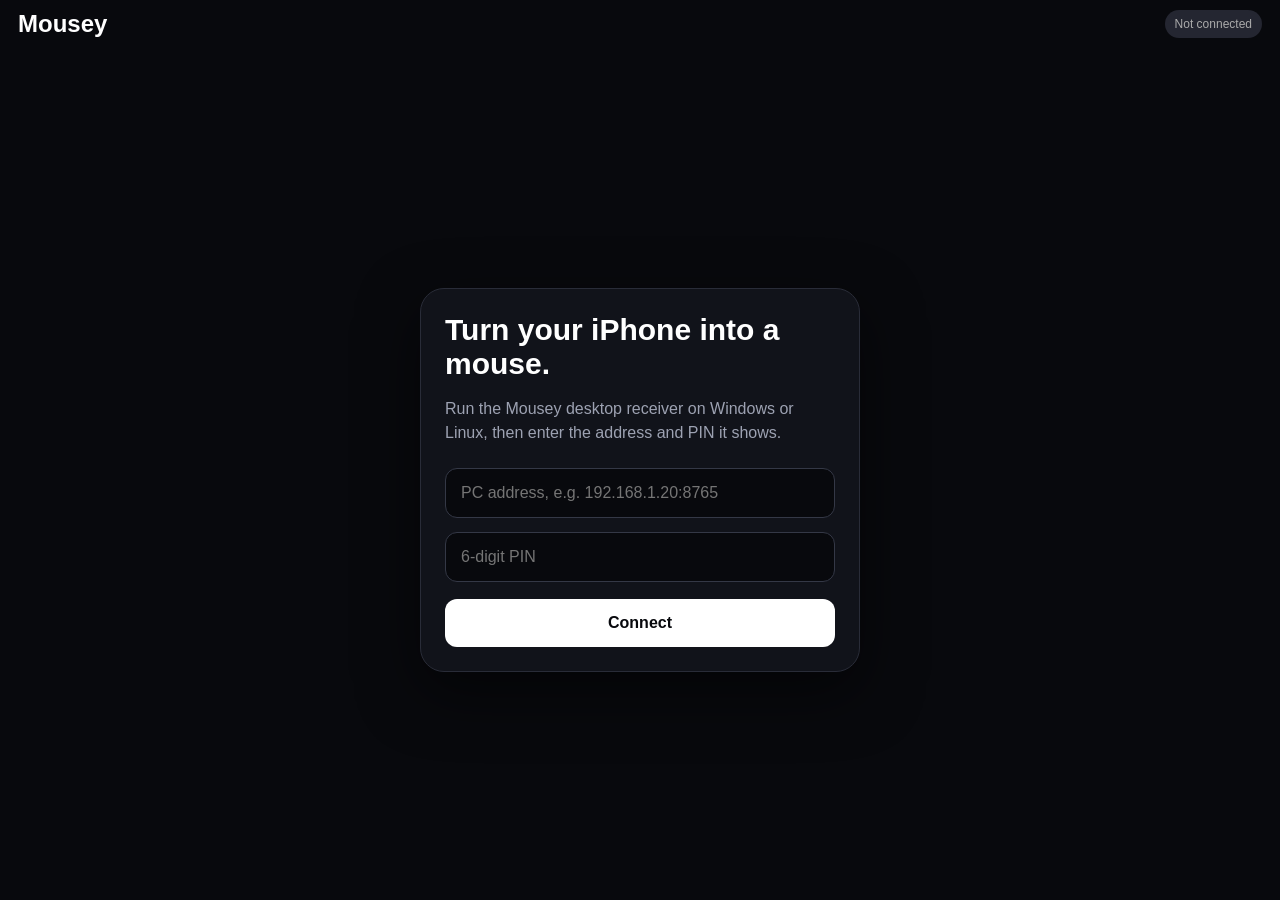
==== web/index.html @ 0d6088fa "Fix cursor control to use continuous tilt velocity" ====
<!doctype html>
<html lang="en">
<head>
<meta charset="utf-8"><meta name="viewport" content="width=device-width,initial-scale=1,viewport-fit=cover,user-scalable=no">
<meta name="apple-mobile-web-app-capable" content="yes"><meta name="theme-color" content="#08090d">
<title>Mousey</title>
<style>
*{box-sizing:border-box}html,body{margin:0;width:100%;height:100%;overflow:hidden;background:#08090d;color:#fff;font-family:-apple-system,BlinkMacSystemFont,"Segoe UI",sans-serif}body{touch-action:none}.app{height:100%;display:flex;flex-direction:column;padding:env(safe-area-inset-top) 14px env(safe-area-inset-bottom);gap:12px}.top{display:flex;align-items:center;justify-content:space-between;padding:10px 4px}.brand{font-size:24px;font-weight:800}.status{font-size:12px;padding:7px 10px;border-radius:999px;background:#242631;color:#aaa}.status.on{background:#12351f;color:#6ee79a}.setup{margin:auto;width:min(440px,100%);background:#11131a;border:1px solid #292c38;border-radius:24px;padding:24px;box-shadow:0 20px 60px #0008}.setup h1{margin:0 0 8px;font-size:30px}.setup p{color:#9da2b2;line-height:1.5}.setup input{width:100%;padding:15px;margin:7px 0;background:#08090d;color:white;border:1px solid #343846;border-radius:12px;font-size:16px}.setup button,.disconnect{width:100%;padding:15px;border:0;border-radius:12px;background:#fff;color:#08090d;font-weight:800;font-size:16px;margin-top:10px}.pad{flex:1;min-height:0;display:grid;grid-template-columns:1fr 1fr;gap:8px}.zone{border:1px solid #292c38;border-radius:24px;background:#101219;display:flex;align-items:center;justify-content:center;flex-direction:column;user-select:none;-webkit-user-select:none}.zone:active{background:#171a24}.zone strong{font-size:20px}.zone span{margin-top:8px;color:#858b9c;font-size:12px}.hint{text-align:center;color:#707687;font-size:11px;padding:2px}.settings{position:absolute;right:18px;bottom:18px;width:44px;height:44px;border-radius:50%;border:1px solid #303442;background:#171a22;color:#fff}.hidden{display:none!important}</style>
</head>
<body>
<div class="app">
<header class="top"><div class="brand">Mousey</div><div id="status" class="status">Not connected</div></header>
<section id="setup" class="setup"><h1>Turn your iPhone into a mouse.</h1><p>Run the Mousey desktop receiver on Windows or Linux, then enter the address and PIN it shows.</p><input id="host" placeholder="PC address, e.g. 192.168.1.20:8765" autocomplete="off"><input id="pin" inputmode="numeric" maxlength="6" placeholder="6-digit PIN" autocomplete="off"><button id="connect">Connect</button></section>
<main id="pad" class="pad hidden"><div class="zone" data-button="left"><strong>LEFT CLICK</strong><span>Tap · hold to drag</span></div><div class="zone" data-button="right"><strong>RIGHT CLICK</strong><span>Tap · hold to drag</span></div></main>
<div id="hint" class="hint hidden">Tilt your iPhone to move · tap Calibrate while holding it still</div>
<button id="calibrate" class="settings hidden" aria-label="Calibrate">⌖</button>
</div>
<script>
const $=s=>document.querySelector(s);let base='',pin='',drag=null;
const sensitivity=0.42;const maxSpeed=28;const deadzone=2.5;
let center={alpha:null,beta:null,gamma:null};let motionStarted=false;let pendingDx=0,pendingDy=0,lastFlush=0,flushTimer=null;
let targetVx=0,targetVy=0,currentVx=0,currentVy=0;
function endpoint(){return base.replace(/\/$/,'')+'/mouse'}
async function send(action,button,extra={}){if(!base)throw new Error('not connected');const r=await fetch(endpoint(),{method:'POST',headers:{'Content-Type':'application/json'},body:JSON.stringify({pin,action,button,...extra})});if(!r.ok)throw new Error('server '+r.status);return r}
function setStatus(t,on){const s=$('#status');s.textContent=t;s.classList.toggle('on',on)}
async function connect(){
  let h=$('#host').value.trim();if(!/^https?:\/\//i.test(h))h='https://'+h;base=h;pin=$('#pin').value.trim();
  if(!window.isSecureContext){setStatus('HTTPS required',false);return}
  try{
    await requestMotionPermission();
    setStatus('Checking PC...',true);
    await send('ping');
    $('#setup').classList.add('hidden');$('#pad').classList.remove('hidden');$('#hint').classList.remove('hidden');$('#calibrate').classList.remove('hidden');
    startMotionListeners();
  }catch(e){setStatus('Motion/connection failed: '+(e&&e.message?e.message:String(e)),false)}
}
async function requestMotionPermission(){
  if(!('DeviceMotionEvent' in window)&&!('DeviceOrientationEvent' in window))throw new Error('no motion API');
  if(typeof DeviceMotionEvent!=='undefined'&&typeof DeviceMotionEvent.requestPermission==='function'){
    const p=await DeviceMotionEvent.requestPermission();if(p!=='granted')throw new Error('permission '+p);return;
  }
  if(typeof DeviceOrientationEvent!=='undefined'&&typeof DeviceOrientationEvent.requestPermission==='function'){
    const p=await DeviceOrientationEvent.requestPermission();if(p!=='granted')throw new Error('permission '+p);
  }
}
function startMotionListeners(){
  if(motionStarted)return;motionStarted=true;
  if(typeof DeviceOrientationEvent!=='undefined')window.addEventListener('deviceorientation',onOrientation,true);
  flushTimer=setInterval(flushMove,33);
  setStatus('Tilt to move',true);
}
function onOrientation(e){
  if(e.beta==null||e.gamma==null)return;
  if(center.beta===null){center={alpha:e.alpha,beta:e.beta,gamma:e.gamma};return}
  const db=e.beta-center.beta;
  const dg=e.gamma-center.gamma;
  // Tilt controls continuous cursor velocity. Holding the phone tilted keeps moving;
  // returning it toward the calibration position slows it to a stop.
  const x=Math.abs(dg)<deadzone?0:dg-Math.sign(dg)*deadzone;
  const y=Math.abs(db)<deadzone?0:db-Math.sign(db)*deadzone;
  targetVx=Math.max(-maxSpeed,Math.min(maxSpeed,x*sensitivity));
  targetVy=Math.max(-maxSpeed,Math.min(maxSpeed,-y*sensitivity));
}
function flushMove(){
  // Smooth sensor noise locally, then integrate velocity into cursor movement.
  currentVx+=(targetVx-currentVx)*0.28;
  currentVy+=(targetVy-currentVy)*0.28;
  pendingDx+=currentVx;
  pendingDy+=currentVy;
  const dx=Math.trunc(pendingDx),dy=Math.trunc(pendingDy);
  pendingDx-=dx;pendingDy-=dy;
  if(!dx&&!dy)return;
  const now=performance.now();
  if(now-lastFlush<30)return;
  lastFlush=now;
  send('move',null,{dx,dy}).catch(()=>setStatus('Connection lost',false));
}
function calibrate(){center={alpha:null,beta:null,gamma:null};pendingDx=0;pendingDy=0;targetVx=targetVy=currentVx=currentVy=0;setStatus('Hold still...',true);setTimeout(()=>setStatus('Tilt to move',true),900)}
function pointerZone(el){let timer;el.addEventListener('pointerdown',e=>{e.preventDefault();el.setPointerCapture(e.pointerId);drag={id:e.pointerId,button:el.dataset.button,long:false};timer=setTimeout(()=>{if(drag){drag.long=true;send('down',drag.button).catch(()=>{})}},420)});el.addEventListener('pointerup',e=>{e.preventDefault();clearTimeout(timer);if(!drag)return;if(drag.long)send('up',drag.button).catch(()=>{});else send('click',drag.button).catch(()=>{});drag=null});el.addEventListener('pointercancel',()=>{clearTimeout(timer);if(drag?.long)send('up',drag.button).catch(()=>{});drag=null})}
document.querySelectorAll('.zone').forEach(pointerZone);
$('#connect').onclick=connect;$('#calibrate').onclick=calibrate;
</script>
</body></html>
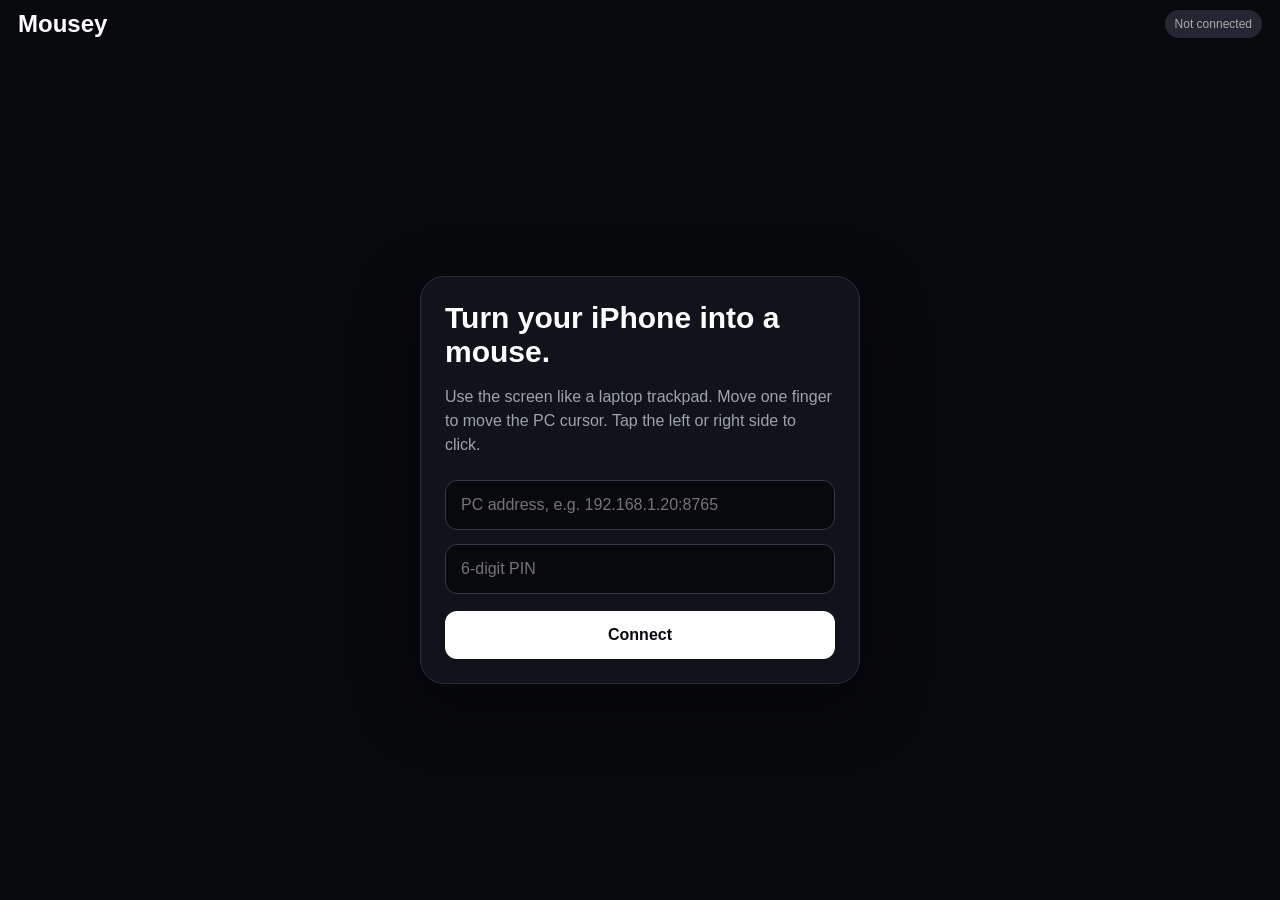
==== commit 3b8d3e9c: "Replace broken motion tracking with reliable touch trackpad" ====
--- a/web/index.html
+++ b/web/index.html
@@ -1,83 +1,24 @@
 <!doctype html>
 <html lang="en">
 <head>
-<meta charset="utf-8"><meta name="viewport" content="width=device-width,initial-scale=1,viewport-fit=cover,user-scalable=no">
-<meta name="apple-mobile-web-app-capable" content="yes"><meta name="theme-color" content="#08090d">
+<meta charset="utf-8"><meta name="viewport" content="width=device-width,initial-scale=1,viewport-fit=cover,user-scalable=no"><meta name="apple-mobile-web-app-capable" content="yes"><meta name="theme-color" content="#08090d">
 <title>Mousey</title>
-<style>
-*{box-sizing:border-box}html,body{margin:0;width:100%;height:100%;overflow:hidden;background:#08090d;color:#fff;font-family:-apple-system,BlinkMacSystemFont,"Segoe UI",sans-serif}body{touch-action:none}.app{height:100%;display:flex;flex-direction:column;padding:env(safe-area-inset-top) 14px env(safe-area-inset-bottom);gap:12px}.top{display:flex;align-items:center;justify-content:space-between;padding:10px 4px}.brand{font-size:24px;font-weight:800}.status{font-size:12px;padding:7px 10px;border-radius:999px;background:#242631;color:#aaa}.status.on{background:#12351f;color:#6ee79a}.setup{margin:auto;width:min(440px,100%);background:#11131a;border:1px solid #292c38;border-radius:24px;padding:24px;box-shadow:0 20px 60px #0008}.setup h1{margin:0 0 8px;font-size:30px}.setup p{color:#9da2b2;line-height:1.5}.setup input{width:100%;padding:15px;margin:7px 0;background:#08090d;color:white;border:1px solid #343846;border-radius:12px;font-size:16px}.setup button,.disconnect{width:100%;padding:15px;border:0;border-radius:12px;background:#fff;color:#08090d;font-weight:800;font-size:16px;margin-top:10px}.pad{flex:1;min-height:0;display:grid;grid-template-columns:1fr 1fr;gap:8px}.zone{border:1px solid #292c38;border-radius:24px;background:#101219;display:flex;align-items:center;justify-content:center;flex-direction:column;user-select:none;-webkit-user-select:none}.zone:active{background:#171a24}.zone strong{font-size:20px}.zone span{margin-top:8px;color:#858b9c;font-size:12px}.hint{text-align:center;color:#707687;font-size:11px;padding:2px}.settings{position:absolute;right:18px;bottom:18px;width:44px;height:44px;border-radius:50%;border:1px solid #303442;background:#171a22;color:#fff}.hidden{display:none!important}</style>
-</head>
-<body>
-<div class="app">
-<header class="top"><div class="brand">Mousey</div><div id="status" class="status">Not connected</div></header>
-<section id="setup" class="setup"><h1>Turn your iPhone into a mouse.</h1><p>Run the Mousey desktop receiver on Windows or Linux, then enter the address and PIN it shows.</p><input id="host" placeholder="PC address, e.g. 192.168.1.20:8765" autocomplete="off"><input id="pin" inputmode="numeric" maxlength="6" placeholder="6-digit PIN" autocomplete="off"><button id="connect">Connect</button></section>
-<main id="pad" class="pad hidden"><div class="zone" data-button="left"><strong>LEFT CLICK</strong><span>Tap · hold to drag</span></div><div class="zone" data-button="right"><strong>RIGHT CLICK</strong><span>Tap · hold to drag</span></div></main>
-<div id="hint" class="hint hidden">Tilt your iPhone to move · tap Calibrate while holding it still</div>
-<button id="calibrate" class="settings hidden" aria-label="Calibrate">⌖</button>
-</div>
+<style>*{box-sizing:border-box}html,body{margin:0;width:100%;height:100%;overflow:hidden;background:#08090d;color:#fff;font-family:-apple-system,BlinkMacSystemFont,"Segoe UI",sans-serif}body{touch-action:none}.app{height:100%;display:flex;flex-direction:column;padding:env(safe-area-inset-top) 14px env(safe-area-inset-bottom);gap:12px}.top{display:flex;align-items:center;justify-content:space-between;padding:10px 4px}.brand{font-size:24px;font-weight:800}.status{font-size:12px;padding:7px 10px;border-radius:999px;background:#242631;color:#aaa}.status.on{background:#12351f;color:#6ee79a}.setup{margin:auto;width:min(440px,100%);background:#11131a;border:1px solid #292c38;border-radius:24px;padding:24px;box-shadow:0 20px 60px #0008}.setup h1{margin:0 0 8px;font-size:30px}.setup p{color:#9da2b2;line-height:1.5}.setup input{width:100%;padding:15px;margin:7px 0;background:#08090d;color:white;border:1px solid #343846;border-radius:12px;font-size:16px}.setup button{width:100%;padding:15px;border:0;border-radius:12px;background:#fff;color:#08090d;font-weight:800;font-size:16px;margin-top:10px}.pad{position:relative;flex:1;min-height:0;border:1px solid #292c38;border-radius:24px;background:#101219;overflow:hidden;touch-action:none;user-select:none;-webkit-user-select:none}.pad:after{content:"";position:absolute;left:50%;top:0;bottom:0;width:1px;background:#292c38;opacity:.45;pointer-events:none}.zone{position:absolute;top:0;bottom:0;width:50%;display:flex;align-items:flex-end;justify-content:center;padding-bottom:26px;pointer-events:none}.zone.left{left:0}.zone.right{right:0}.zone strong{font-size:13px;opacity:.55}.hint{text-align:center;color:#707687;font-size:11px;padding:2px}.settings{position:absolute;right:18px;bottom:18px;width:44px;height:44px;border-radius:50%;border:1px solid #303442;background:#171a22;color:#fff;z-index:5}.hidden{display:none!important}</style>
+</head><body><div class="app"><header class="top"><div class="brand">Mousey</div><div id="status" class="status">Not connected</div></header>
+<section id="setup" class="setup"><h1>Turn your iPhone into a mouse.</h1><p>Use the screen like a laptop trackpad. Move one finger to move the PC cursor. Tap the left or right side to click.</p><input id="host" placeholder="PC address, e.g. 192.168.1.20:8765" autocomplete="off"><input id="pin" inputmode="numeric" maxlength="6" placeholder="6-digit PIN" autocomplete="off"><button id="connect">Connect</button></section>
+<main id="pad" class="pad hidden"><div class="zone left"><strong>LEFT CLICK</strong></div><div class="zone right"><strong>RIGHT CLICK</strong></div></main><div id="hint" class="hint hidden">One finger = move · two fingers = scroll · tap left/right to click · hold + move = drag</div><button id="calibrate" class="settings hidden" aria-label="Center cursor">⌖</button></div>
 <script>
-const $=s=>document.querySelector(s);let base='',pin='',drag=null;
-const sensitivity=0.42;const maxSpeed=28;const deadzone=2.5;
-let center={alpha:null,beta:null,gamma:null};let motionStarted=false;let pendingDx=0,pendingDy=0,lastFlush=0,flushTimer=null;
-let targetVx=0,targetVy=0,currentVx=0,currentVy=0;
-function endpoint(){return base.replace(/\/$/,'')+'/mouse'}
-async function send(action,button,extra={}){if(!base)throw new Error('not connected');const r=await fetch(endpoint(),{method:'POST',headers:{'Content-Type':'application/json'},body:JSON.stringify({pin,action,button,...extra})});if(!r.ok)throw new Error('server '+r.status);return r}
+const $=s=>document.querySelector(s);let base='',pin='',connected=false;let active=new Map();let moved=false;let startX=0,startY=0;let lastX=0,lastY=0;let pendingDx=0,pendingDy=0;let lastSend=0;let dragButton=null;let twoFinger=false;let lastTwoY=0;
+function normalizeHost(v){let h=v.trim();if(!h)throw Error('enter the PC address');if(!/^[a-z][a-z0-9+.-]*:\/\//i.test(h))h='https://'+h;let u;try{u=new URL(h)}catch(_){throw Error('invalid PC address')}if(u.protocol!=='http:'&&u.protocol!=='https:')throw Error('use http:// or https://');u.username='';u.password='';u.hash='';return u.origin+u.pathname.replace(/\/$/,'')}
+function endpoint(){return base+'/mouse'}async function send(action,button,extra={}){if(!base)return;const r=await fetch(endpoint(),{method:'POST',headers:{'Content-Type':'application/json'},body:JSON.stringify({pin,action,button,...extra})});if(!r.ok)throw Error('server '+r.status);return r}
 function setStatus(t,on){const s=$('#status');s.textContent=t;s.classList.toggle('on',on)}
-async function connect(){
-  let h=$('#host').value.trim();if(!/^https?:\/\//i.test(h))h='https://'+h;base=h;pin=$('#pin').value.trim();
-  if(!window.isSecureContext){setStatus('HTTPS required',false);return}
-  try{
-    await requestMotionPermission();
-    setStatus('Checking PC...',true);
-    await send('ping');
-    $('#setup').classList.add('hidden');$('#pad').classList.remove('hidden');$('#hint').classList.remove('hidden');$('#calibrate').classList.remove('hidden');
-    startMotionListeners();
-  }catch(e){setStatus('Motion/connection failed: '+(e&&e.message?e.message:String(e)),false)}
-}
-async function requestMotionPermission(){
-  if(!('DeviceMotionEvent' in window)&&!('DeviceOrientationEvent' in window))throw new Error('no motion API');
-  if(typeof DeviceMotionEvent!=='undefined'&&typeof DeviceMotionEvent.requestPermission==='function'){
-    const p=await DeviceMotionEvent.requestPermission();if(p!=='granted')throw new Error('permission '+p);return;
-  }
-  if(typeof DeviceOrientationEvent!=='undefined'&&typeof DeviceOrientationEvent.requestPermission==='function'){
-    const p=await DeviceOrientationEvent.requestPermission();if(p!=='granted')throw new Error('permission '+p);
-  }
-}
-function startMotionListeners(){
-  if(motionStarted)return;motionStarted=true;
-  if(typeof DeviceOrientationEvent!=='undefined')window.addEventListener('deviceorientation',onOrientation,true);
-  flushTimer=setInterval(flushMove,33);
-  setStatus('Tilt to move',true);
-}
-function onOrientation(e){
-  if(e.beta==null||e.gamma==null)return;
-  if(center.beta===null){center={alpha:e.alpha,beta:e.beta,gamma:e.gamma};return}
-  const db=e.beta-center.beta;
-  const dg=e.gamma-center.gamma;
-  // Tilt controls continuous cursor velocity. Holding the phone tilted keeps moving;
-  // returning it toward the calibration position slows it to a stop.
-  const x=Math.abs(dg)<deadzone?0:dg-Math.sign(dg)*deadzone;
-  const y=Math.abs(db)<deadzone?0:db-Math.sign(db)*deadzone;
-  targetVx=Math.max(-maxSpeed,Math.min(maxSpeed,x*sensitivity));
-  targetVy=Math.max(-maxSpeed,Math.min(maxSpeed,-y*sensitivity));
-}
-function flushMove(){
-  // Smooth sensor noise locally, then integrate velocity into cursor movement.
-  currentVx+=(targetVx-currentVx)*0.28;
-  currentVy+=(targetVy-currentVy)*0.28;
-  pendingDx+=currentVx;
-  pendingDy+=currentVy;
-  const dx=Math.trunc(pendingDx),dy=Math.trunc(pendingDy);
-  pendingDx-=dx;pendingDy-=dy;
-  if(!dx&&!dy)return;
-  const now=performance.now();
-  if(now-lastFlush<30)return;
-  lastFlush=now;
-  send('move',null,{dx,dy}).catch(()=>setStatus('Connection lost',false));
-}
-function calibrate(){center={alpha:null,beta:null,gamma:null};pendingDx=0;pendingDy=0;targetVx=targetVy=currentVx=currentVy=0;setStatus('Hold still...',true);setTimeout(()=>setStatus('Tilt to move',true),900)}
-function pointerZone(el){let timer;el.addEventListener('pointerdown',e=>{e.preventDefault();el.setPointerCapture(e.pointerId);drag={id:e.pointerId,button:el.dataset.button,long:false};timer=setTimeout(()=>{if(drag){drag.long=true;send('down',drag.button).catch(()=>{})}},420)});el.addEventListener('pointerup',e=>{e.preventDefault();clearTimeout(timer);if(!drag)return;if(drag.long)send('up',drag.button).catch(()=>{});else send('click',drag.button).catch(()=>{});drag=null});el.addEventListener('pointercancel',()=>{clearTimeout(timer);if(drag?.long)send('up',drag.button).catch(()=>{});drag=null})}
-document.querySelectorAll('.zone').forEach(pointerZone);
-$('#connect').onclick=connect;$('#calibrate').onclick=calibrate;
-</script>
-</body></html>+async function connect(){try{base=normalizeHost($('#host').value);pin=$('#pin').value.trim();setStatus('Connecting...',true);await send('ping');connected=true;$('#setup').classList.add('hidden');$('#pad').classList.remove('hidden');$('#hint').classList.remove('hidden');$('#calibrate').classList.remove('hidden');setStatus('Trackpad ready',true)}catch(e){setStatus('Connection failed: '+(e?.message||e),false)}}
+function points(){return [...active.values()]}
+function pointerDown(e){if(!connected)return;e.preventDefault();active.set(e.pointerId,{x:e.clientX,y:e.clientY});$('#pad').setPointerCapture?.(e.pointerId);if(active.size===1){moved=false;startX=e.clientX;startY=e.clientY;lastX=e.clientX;lastY=e.clientY;dragButton=e.clientX<innerWidth/2?'left':'right';setTimeout(()=>{if(active.has(e.pointerId)&&!moved&&active.size===1){send('down',dragButton).catch(()=>{})}},350)}else if(active.size===2){twoFinger=true;lastTwoY=points().reduce((a,p)=>a+p.y,0)/2}}
+function pointerMove(e){if(!connected||!active.has(e.pointerId))return;e.preventDefault();active.set(e.pointerId,{x:e.clientX,y:e.clientY});const p=points();if(p.length>=2){if(!twoFinger){twoFinger=true;lastTwoY=p.reduce((a,q)=>a+q.y,0)/p.length;pendingDx=0;pendingDy=0}const y=p.reduce((a,q)=>a+q.y,0)/p.length;const dy=y-lastTwoY;lastTwoY=y;pendingDy+=-dy*1.7;flush(true);return}if(twoFinger)return;const dx=e.clientX-lastX,dy=e.clientY-lastY;lastX=e.clientX;lastY=e.clientY;if(Math.abs(e.clientX-startX)+Math.abs(e.clientY-startY)>6)moved=true;pendingDx+=dx*1.55;pendingDy+=dy*1.55;flush(false)}
+function flush(force){const now=performance.now();if(!force&&now-lastSend<8)return;if(Math.abs(pendingDx)+Math.abs(pendingDy)<.15)return;lastSend=now;const dx=Math.max(-80,Math.min(80,pendingDx)),dy=Math.max(-80,Math.min(80,pendingDy));pendingDx-=dx;pendingDy-=dy;send('move',null,{dx,dy}).catch(()=>setStatus('Connection lost',false))}
+setInterval(()=>flush(false),8);
+function pointerUp(e){if(!connected)return;e.preventDefault();active.delete(e.pointerId);if(active.size===0){if(!moved&& !twoFinger){send('click',dragButton).catch(()=>{})}else if(!moved&&twoFinger){} if(dragButton&&moved)send('up',dragButton).catch(()=>{});moved=false;dragButton=null;twoFinger=false;pendingDx=0;pendingDy=0}else if(active.size===1){twoFinger=true}}
+function pointerCancel(e){active.delete(e.pointerId);if(active.size===0){if(dragButton)send('up',dragButton).catch(()=>{});dragButton=null;moved=false;twoFinger=false;pendingDx=0;pendingDy=0}}
+const pad=$('#pad');pad.addEventListener('pointerdown',pointerDown);pad.addEventListener('pointermove',pointerMove);pad.addEventListener('pointerup',pointerUp);pad.addEventListener('pointercancel',pointerCancel);$('#connect').onclick=connect;$('#calibrate').onclick=()=>send('center').catch(()=>{});
+</script></body></html>
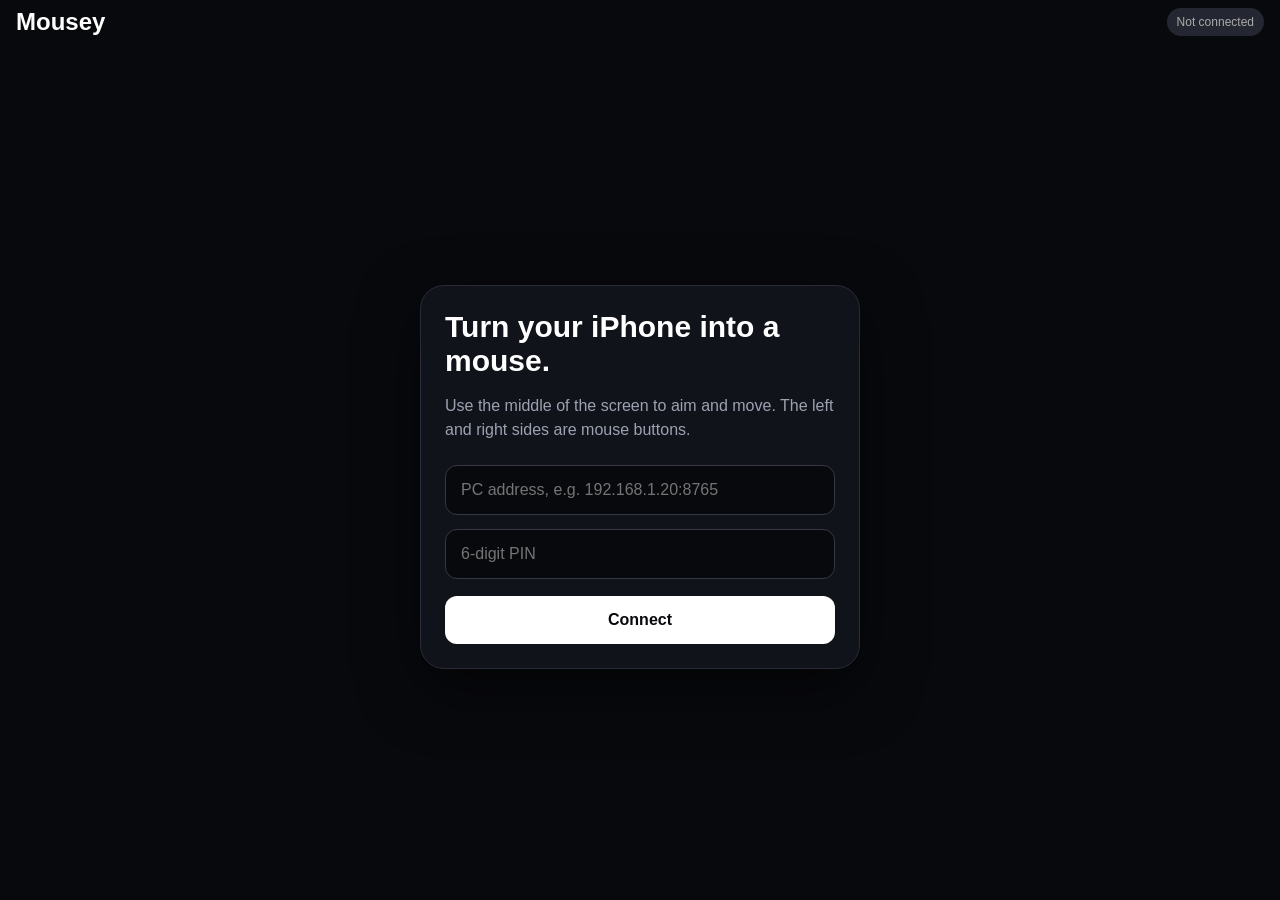
==== commit 228de3fb: "Add left center right mouse controls with center trackpad" ====
--- a/web/index.html
+++ b/web/index.html
@@ -1,24 +1,41 @@
 <!doctype html>
 <html lang="en">
 <head>
-<meta charset="utf-8"><meta name="viewport" content="width=device-width,initial-scale=1,viewport-fit=cover,user-scalable=no"><meta name="apple-mobile-web-app-capable" content="yes"><meta name="theme-color" content="#08090d">
+<meta charset="utf-8">
+<meta name="viewport" content="width=device-width,initial-scale=1,viewport-fit=cover,user-scalable=no">
+<meta name="apple-mobile-web-app-capable" content="yes">
+<meta name="theme-color" content="#08090d">
 <title>Mousey</title>
-<style>*{box-sizing:border-box}html,body{margin:0;width:100%;height:100%;overflow:hidden;background:#08090d;color:#fff;font-family:-apple-system,BlinkMacSystemFont,"Segoe UI",sans-serif}body{touch-action:none}.app{height:100%;display:flex;flex-direction:column;padding:env(safe-area-inset-top) 14px env(safe-area-inset-bottom);gap:12px}.top{display:flex;align-items:center;justify-content:space-between;padding:10px 4px}.brand{font-size:24px;font-weight:800}.status{font-size:12px;padding:7px 10px;border-radius:999px;background:#242631;color:#aaa}.status.on{background:#12351f;color:#6ee79a}.setup{margin:auto;width:min(440px,100%);background:#11131a;border:1px solid #292c38;border-radius:24px;padding:24px;box-shadow:0 20px 60px #0008}.setup h1{margin:0 0 8px;font-size:30px}.setup p{color:#9da2b2;line-height:1.5}.setup input{width:100%;padding:15px;margin:7px 0;background:#08090d;color:white;border:1px solid #343846;border-radius:12px;font-size:16px}.setup button{width:100%;padding:15px;border:0;border-radius:12px;background:#fff;color:#08090d;font-weight:800;font-size:16px;margin-top:10px}.pad{position:relative;flex:1;min-height:0;border:1px solid #292c38;border-radius:24px;background:#101219;overflow:hidden;touch-action:none;user-select:none;-webkit-user-select:none}.pad:after{content:"";position:absolute;left:50%;top:0;bottom:0;width:1px;background:#292c38;opacity:.45;pointer-events:none}.zone{position:absolute;top:0;bottom:0;width:50%;display:flex;align-items:flex-end;justify-content:center;padding-bottom:26px;pointer-events:none}.zone.left{left:0}.zone.right{right:0}.zone strong{font-size:13px;opacity:.55}.hint{text-align:center;color:#707687;font-size:11px;padding:2px}.settings{position:absolute;right:18px;bottom:18px;width:44px;height:44px;border-radius:50%;border:1px solid #303442;background:#171a22;color:#fff;z-index:5}.hidden{display:none!important}</style>
-</head><body><div class="app"><header class="top"><div class="brand">Mousey</div><div id="status" class="status">Not connected</div></header>
-<section id="setup" class="setup"><h1>Turn your iPhone into a mouse.</h1><p>Use the screen like a laptop trackpad. Move one finger to move the PC cursor. Tap the left or right side to click.</p><input id="host" placeholder="PC address, e.g. 192.168.1.20:8765" autocomplete="off"><input id="pin" inputmode="numeric" maxlength="6" placeholder="6-digit PIN" autocomplete="off"><button id="connect">Connect</button></section>
-<main id="pad" class="pad hidden"><div class="zone left"><strong>LEFT CLICK</strong></div><div class="zone right"><strong>RIGHT CLICK</strong></div></main><div id="hint" class="hint hidden">One finger = move · two fingers = scroll · tap left/right to click · hold + move = drag</div><button id="calibrate" class="settings hidden" aria-label="Center cursor">⌖</button></div>
+<style>
+*{box-sizing:border-box}html,body{margin:0;width:100%;height:100%;overflow:hidden;background:#08090d;color:#fff;font-family:-apple-system,BlinkMacSystemFont,"Segoe UI",sans-serif}body{touch-action:none}.app{height:100%;display:flex;flex-direction:column;padding:env(safe-area-inset-top) 12px env(safe-area-inset-bottom);gap:10px}.top{display:flex;align-items:center;justify-content:space-between;padding:8px 4px}.brand{font-size:24px;font-weight:800}.status{font-size:12px;padding:7px 10px;border-radius:999px;background:#242631;color:#aaa}.status.on{background:#12351f;color:#6ee79a}.setup{margin:auto;width:min(440px,100%);background:#11131a;border:1px solid #292c38;border-radius:24px;padding:24px;box-shadow:0 20px 60px #0008}.setup h1{margin:0 0 8px;font-size:30px}.setup p{color:#9da2b2;line-height:1.5}.setup input{width:100%;padding:15px;margin:7px 0;background:#08090d;color:white;border:1px solid #343846;border-radius:12px;font-size:16px}.setup button{width:100%;padding:15px;border:0;border-radius:12px;background:#fff;color:#08090d;font-weight:800;font-size:16px;margin-top:10px}.pad{flex:1;min-height:0;display:grid;grid-template-columns:25% 50% 25%;gap:7px}.zone{border:1px solid #292c38;border-radius:24px;background:#101219;display:flex;align-items:center;justify-content:center;flex-direction:column;user-select:none;-webkit-user-select:none}.zone:active{background:#171a24}.zone strong{font-size:16px}.zone span{margin-top:8px;color:#858b9c;font-size:11px;text-align:center}.aim{touch-action:none}.aim strong{font-size:21px}.hint{text-align:center;color:#707687;font-size:11px;padding:2px}.settings{position:absolute;right:18px;bottom:18px;width:44px;height:44px;border-radius:50%;border:1px solid #303442;background:#171a22;color:#fff}.hidden{display:none!important}
+</style>
+</head>
+<body>
+<div class="app">
+<header class="top"><div class="brand">Mousey</div><div id="status" class="status">Not connected</div></header>
+<section id="setup" class="setup"><h1>Turn your iPhone into a mouse.</h1><p>Use the middle of the screen to aim and move. The left and right sides are mouse buttons.</p><input id="host" placeholder="PC address, e.g. 192.168.1.20:8765" autocomplete="off"><input id="pin" inputmode="numeric" maxlength="6" placeholder="6-digit PIN" autocomplete="off"><button id="connect">Connect</button></section>
+<main id="pad" class="pad hidden">
+<div id="left" class="zone"><strong>LEFT CLICK</strong><span>Tap · hold</span></div>
+<div id="aim" class="zone aim"><strong>AIM &amp; MOVE</strong><span>Slide one finger<br>Two fingers = scroll</span></div>
+<div id="right" class="zone"><strong>RIGHT CLICK</strong><span>Tap · hold</span></div>
+</main>
+<div id="hint" class="hint hidden">LEFT CLICK · AIM &amp; MOVE · RIGHT CLICK</div>
+<button id="calibrate" class="settings hidden" aria-label="Center cursor">⌖</button>
+</div>
 <script>
-const $=s=>document.querySelector(s);let base='',pin='',connected=false;let active=new Map();let moved=false;let startX=0,startY=0;let lastX=0,lastY=0;let pendingDx=0,pendingDy=0;let lastSend=0;let dragButton=null;let twoFinger=false;let lastTwoY=0;
+const $=s=>document.querySelector(s);let base='',pin='',connected=false;let active=new Map(),lastX=0,lastY=0,lastSend=0,pendingDx=0,pendingDy=0;let multi=false,scrollY=0;
 function normalizeHost(v){let h=v.trim();if(!h)throw Error('enter the PC address');if(!/^[a-z][a-z0-9+.-]*:\/\//i.test(h))h='https://'+h;let u;try{u=new URL(h)}catch(_){throw Error('invalid PC address')}if(u.protocol!=='http:'&&u.protocol!=='https:')throw Error('use http:// or https://');u.username='';u.password='';u.hash='';return u.origin+u.pathname.replace(/\/$/,'')}
-function endpoint(){return base+'/mouse'}async function send(action,button,extra={}){if(!base)return;const r=await fetch(endpoint(),{method:'POST',headers:{'Content-Type':'application/json'},body:JSON.stringify({pin,action,button,...extra})});if(!r.ok)throw Error('server '+r.status);return r}
+function endpoint(){return base+'/mouse'}
+async function send(action,button,extra={}){if(!base)return;const r=await fetch(endpoint(),{method:'POST',headers:{'Content-Type':'application/json'},body:JSON.stringify({pin,action,button,...extra})});if(!r.ok)throw Error('server '+r.status);return r}
 function setStatus(t,on){const s=$('#status');s.textContent=t;s.classList.toggle('on',on)}
-async function connect(){try{base=normalizeHost($('#host').value);pin=$('#pin').value.trim();setStatus('Connecting...',true);await send('ping');connected=true;$('#setup').classList.add('hidden');$('#pad').classList.remove('hidden');$('#hint').classList.remove('hidden');$('#calibrate').classList.remove('hidden');setStatus('Trackpad ready',true)}catch(e){setStatus('Connection failed: '+(e?.message||e),false)}}
-function points(){return [...active.values()]}
-function pointerDown(e){if(!connected)return;e.preventDefault();active.set(e.pointerId,{x:e.clientX,y:e.clientY});$('#pad').setPointerCapture?.(e.pointerId);if(active.size===1){moved=false;startX=e.clientX;startY=e.clientY;lastX=e.clientX;lastY=e.clientY;dragButton=e.clientX<innerWidth/2?'left':'right';setTimeout(()=>{if(active.has(e.pointerId)&&!moved&&active.size===1){send('down',dragButton).catch(()=>{})}},350)}else if(active.size===2){twoFinger=true;lastTwoY=points().reduce((a,p)=>a+p.y,0)/2}}
-function pointerMove(e){if(!connected||!active.has(e.pointerId))return;e.preventDefault();active.set(e.pointerId,{x:e.clientX,y:e.clientY});const p=points();if(p.length>=2){if(!twoFinger){twoFinger=true;lastTwoY=p.reduce((a,q)=>a+q.y,0)/p.length;pendingDx=0;pendingDy=0}const y=p.reduce((a,q)=>a+q.y,0)/p.length;const dy=y-lastTwoY;lastTwoY=y;pendingDy+=-dy*1.7;flush(true);return}if(twoFinger)return;const dx=e.clientX-lastX,dy=e.clientY-lastY;lastX=e.clientX;lastY=e.clientY;if(Math.abs(e.clientX-startX)+Math.abs(e.clientY-startY)>6)moved=true;pendingDx+=dx*1.55;pendingDy+=dy*1.55;flush(false)}
-function flush(force){const now=performance.now();if(!force&&now-lastSend<8)return;if(Math.abs(pendingDx)+Math.abs(pendingDy)<.15)return;lastSend=now;const dx=Math.max(-80,Math.min(80,pendingDx)),dy=Math.max(-80,Math.min(80,pendingDy));pendingDx-=dx;pendingDy-=dy;send('move',null,{dx,dy}).catch(()=>setStatus('Connection lost',false))}
-setInterval(()=>flush(false),8);
-function pointerUp(e){if(!connected)return;e.preventDefault();active.delete(e.pointerId);if(active.size===0){if(!moved&& !twoFinger){send('click',dragButton).catch(()=>{})}else if(!moved&&twoFinger){} if(dragButton&&moved)send('up',dragButton).catch(()=>{});moved=false;dragButton=null;twoFinger=false;pendingDx=0;pendingDy=0}else if(active.size===1){twoFinger=true}}
-function pointerCancel(e){active.delete(e.pointerId);if(active.size===0){if(dragButton)send('up',dragButton).catch(()=>{});dragButton=null;moved=false;twoFinger=false;pendingDx=0;pendingDy=0}}
-const pad=$('#pad');pad.addEventListener('pointerdown',pointerDown);pad.addEventListener('pointermove',pointerMove);pad.addEventListener('pointerup',pointerUp);pad.addEventListener('pointercancel',pointerCancel);$('#connect').onclick=connect;$('#calibrate').onclick=()=>send('center').catch(()=>{});
-</script></body></html>+async function connect(){try{base=normalizeHost($('#host').value);pin=$('#pin').value.trim();setStatus('Connecting...',true);await send('ping');connected=true;$('#setup').classList.add('hidden');$('#pad').classList.remove('hidden');$('#hint').classList.remove('hidden');$('#calibrate').classList.remove('hidden');setStatus('Mouse ready',true)}catch(e){setStatus('Connection failed: '+(e?.message||e),false)}}
+function flush(){const now=performance.now();if(now-lastSend<8)return;if(Math.abs(pendingDx)+Math.abs(pendingDy)<.15)return;const dx=Math.max(-80,Math.min(80,pendingDx)),dy=Math.max(-80,Math.min(80,pendingDy));pendingDx-=dx;pendingDy-=dy;lastSend=now;send('move',null,{dx,dy}).catch(()=>setStatus('Connection lost',false))}
+setInterval(flush,8);
+const aim=$('#aim');
+aim.addEventListener('pointerdown',e=>{if(!connected)return;e.preventDefault();aim.setPointerCapture(e.pointerId);active.set(e.pointerId,{x:e.clientX,y:e.clientY});if(active.size===1){multi=false;lastX=e.clientX;lastY=e.clientY}else{multi=true;const p=[...active.values()];scrollY=p.reduce((a,q)=>a+q.y,0)/p.length}});
+aim.addEventListener('pointermove',e=>{if(!connected||!active.has(e.pointerId))return;e.preventDefault();active.set(e.pointerId,{x:e.clientX,y:e.clientY});const p=[...active.values()];if(p.length>=2){multi=true;const y=p.reduce((a,q)=>a+q.y,0)/p.length;const dy=y-scrollY;scrollY=y;if(Math.abs(dy)>1)send('scroll',null,{dy:-dy*.08}).catch(()=>setStatus('Connection lost',false));return}if(multi)return;const dx=e.clientX-lastX,dy=e.clientY-lastY;lastX=e.clientX;lastY=e.clientY;pendingDx+=dx*2.2;pendingDy+=dy*2.2;flush()});
+function aimUp(e){active.delete(e.pointerId);if(active.size===0){multi=false;pendingDx=0;pendingDy=0}else if(active.size===1){const p=[...active.values()][0];lastX=p.x;lastY=p.y}}aim.addEventListener('pointerup',aimUp);aim.addEventListener('pointercancel',aimUp);
+function clickZone(el,button){let timer=null,held=false,moved=false;el.addEventListener('pointerdown',e=>{if(!connected)return;e.preventDefault();el.setPointerCapture(e.pointerId);held=false;moved=false;timer=setTimeout(()=>{held=true;send('down',button).catch(()=>{})},350)});el.addEventListener('pointermove',e=>{if(Math.abs(e.clientX-e.pointerId)+Math.abs(e.clientY-e.pointerId)>10)moved=true});el.addEventListener('pointerup',e=>{e.preventDefault();if(timer)clearTimeout(timer);if(held)send('up',button).catch(()=>{});else send('click',button).catch(()=>{})});el.addEventListener('pointercancel',()=>{if(timer)clearTimeout(timer);if(held)send('up',button).catch(()=>{});held=false})}
+clickZone($('#left'),'left');clickZone($('#right'),'right');$('#connect').onclick=connect;$('#calibrate').onclick=()=>send('center').catch(()=>setStatus('Connection lost',false));
+</script>
+</body></html>
